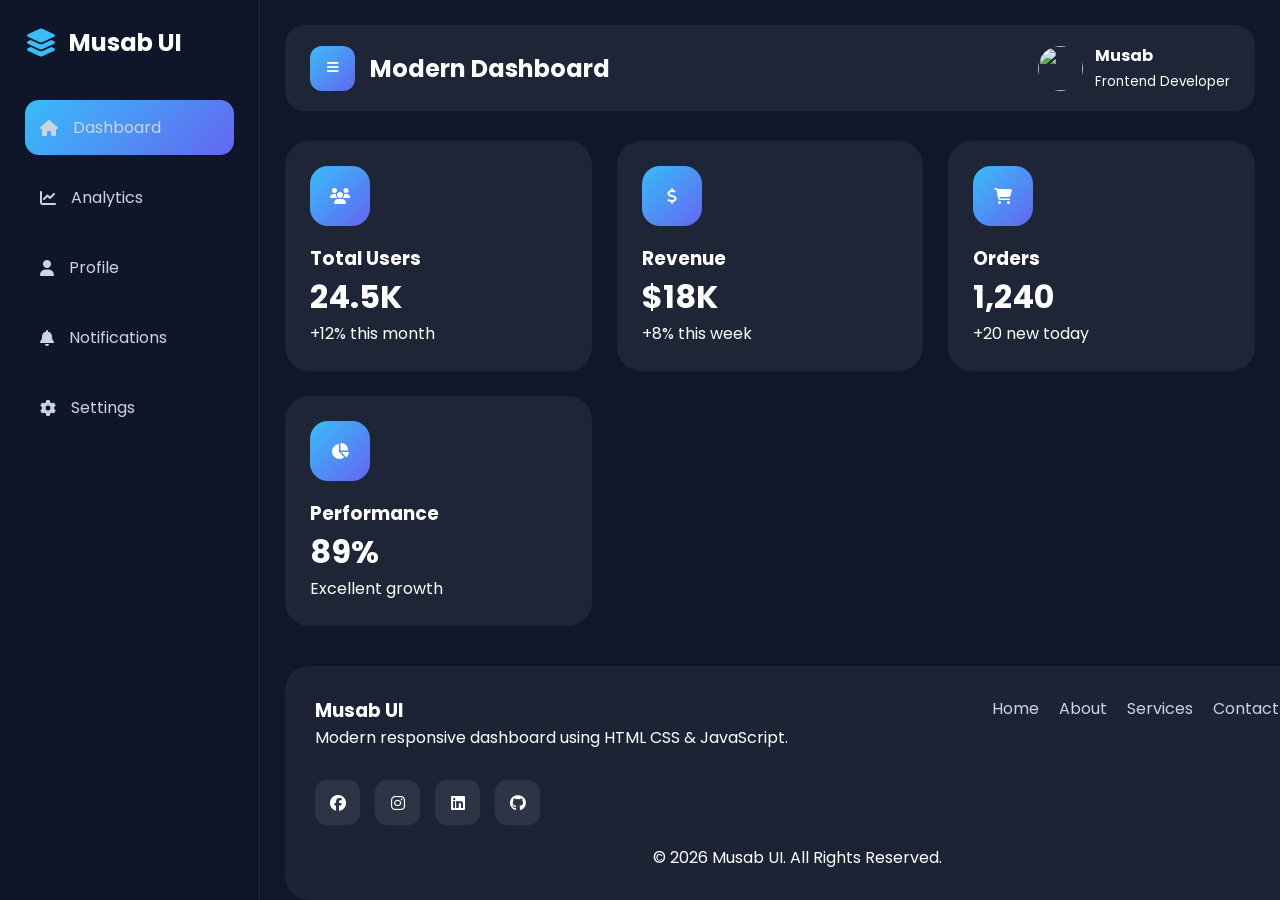
==== new assignment/index.html @ dbbbe953 "Add initial implementation of the Aesthetic Dashboard with HTML, CSS, and JavaScript" ====
<!DOCTYPE html>
<html lang="en">
<head>
  <meta charset="UTF-8" />
  <meta name="viewport" content="width=device-width, initial-scale=1.0"/>
  <title>Aesthetic Dashboard</title>

  <!-- Google Font -->
  <link rel="preconnect" href="https://fonts.googleapis.com">

  <link href="https://fonts.googleapis.com/css2?family=Poppins:wght@300;400;500;600;700&display=swap" rel="stylesheet">

  <!-- Font Awesome Icons -->
  <link
    rel="stylesheet"
    href="https://cdnjs.cloudflare.com/ajax/libs/font-awesome/6.5.1/css/all.min.css"
  />

  <link rel="stylesheet" href="main.css">
</head>

<body>

  <div class="container" id="container">

    <!-- SIDEBAR -->
    <aside class="sidebar" id="sidebar">

      <div class="logo">
        <i class="fa-solid fa-layer-group"></i>
        <h2>Musab UI</h2>
      </div>

      <ul class="menu">

        <li>
          <a href="#" class="active">
            <i class="fa-solid fa-house"></i>
            <span>Dashboard</span>
          </a>
        </li>

        <li>
          <a href="#">
            <i class="fa-solid fa-chart-line"></i>
            <span>Analytics</span>
          </a>
        </li>

        <li>
          <a href="#">
            <i class="fa-solid fa-user"></i>
            <span>Profile</span>
          </a>
        </li>

        <li>
          <a href="#">
            <i class="fa-solid fa-bell"></i>
            <span>Notifications</span>
          </a>
        </li>

        <li>
          <a href="#">
            <i class="fa-solid fa-gear"></i>
            <span>Settings</span>
          </a>
        </li>

      </ul>

    </aside>

    <!-- MAIN CONTENT -->
    <main class="main">

      <!-- NAVBAR -->
      <div class="navbar">

        <div class="left-nav">

          <button class="toggle-btn" id="toggleBtn">
            <i class="fa-solid fa-bars"></i>
          </button>

          <h2>Modern Dashboard</h2>

        </div>

        <div class="profile">

          <img src="https://i.pravatar.cc/100" alt="">

          <div>
            <h4>Musab</h4>
            <small>Frontend Developer</small>
          </div>

        </div>

      </div>

      <!-- CARDS -->
      <div class="cards">

        <div class="card">

          <div class="card-icon">
            <i class="fa-solid fa-users"></i>
          </div>

          <h3>Total Users</h3>
          <h1>24.5K</h1>
          <p>+12% this month</p>

        </div>

        <div class="card">

          <div class="card-icon">
            <i class="fa-solid fa-dollar-sign"></i>
          </div>

          <h3>Revenue</h3>
          <h1>$18K</h1>
          <p>+8% this week</p>

        </div>

        <div class="card">

          <div class="card-icon">
            <i class="fa-solid fa-cart-shopping"></i>
          </div>

          <h3>Orders</h3>
          <h1>1,240</h1>
          <p>+20 new today</p>

        </div>

        <div class="card">

          <div class="card-icon">
            <i class="fa-solid fa-chart-pie"></i>
          </div>

          <h3>Performance</h3>
          <h1>89%</h1>
          <p>Excellent growth</p>

        </div>

      </div>

      <!-- FOOTER -->
      <footer class="footer">

        <div class="footer-content">

          <div class="footer-left">
            <h3>Musab UI</h3>
            <p>Modern responsive dashboard using HTML CSS & JavaScript.</p>
          </div>

          <div class="footer-links">
            <a href="#">Home</a>
            <a href="#">About</a>
            <a href="#">Services</a>
            <a href="#">Contact</a>
          </div>

          <div class="footer-socials">
            <i class="fa-brands fa-facebook"></i>
            <i class="fa-brands fa-instagram"></i>
            <i class="fa-brands fa-linkedin"></i>
            <i class="fa-brands fa-github"></i>
          </div>

        </div>

        <div class="footer-bottom">
          <p>© 2026 Musab UI. All Rights Reserved.</p>
        </div>

      </footer>

    </main>

  </div>

  <script src="app.js"></script>

</body>
</html>
---- new assignment/main.css ----
/* ========================= */
/*      GLOBAL STYLING       */
/* ========================= */

*{
  margin:0;
  padding:0;
  box-sizing:border-box;
  font-family:'Poppins', sans-serif;
}

body{
  background:#0f172a;
  color:white;
  overflow-x:hidden;
}

/* ========================= */
/*       GRID LAYOUT         */
/* ========================= */

.container{
  display:grid;
  grid-template-columns:260px 1fr;
  min-height:100vh;
  transition:0.3s ease;
}

/* ========================= */
/*         SIDEBAR           */
/* ========================= */

.sidebar{
  background:rgba(15,23,42,0.95);
  padding:25px;
  border-right:1px solid rgba(255,255,255,0.08);
}

.logo{
  display:flex;
  align-items:center;
  gap:12px;
  margin-bottom:40px;
}

.logo i{
  color:#38bdf8;
  font-size:28px;
}

.menu{
  list-style:none;
}

.menu li{
  margin-bottom:15px;
}

.menu a{
  text-decoration:none;
  color:#cbd5e1;
  display:flex;
  align-items:center;
  gap:15px;
  padding:15px;
  border-radius:14px;
  transition:0.3s;
}

.menu a:hover,
.menu .active{
  background:linear-gradient(135deg,#38bdf8,#6366f1);
}

/* ========================= */
/*          MAIN             */
/* ========================= */

.main{
  padding:25px;
}

/* ========================= */
/*         NAVBAR            */
/* ========================= */

.navbar{
  background:rgba(255,255,255,0.06);
  padding:18px 25px;
  border-radius:20px;
  display:flex;
  justify-content:space-between;
  align-items:center;
  margin-bottom:30px;
}

.left-nav{
  display:flex;
  align-items:center;
  gap:15px;
}

.toggle-btn{
  width:45px;
  height:45px;
  border:none;
  border-radius:12px;
  background:linear-gradient(135deg,#38bdf8,#6366f1);
  color:white;
  cursor:pointer;
}

.profile{
  display:flex;
  align-items:center;
  gap:12px;
}

.profile img{
  width:45px;
  height:45px;
  border-radius:50%;
}

/* ========================= */
/*          CARDS            */
/* ========================= */

.cards{
  display:grid;
  grid-template-columns:repeat(auto-fit,minmax(240px,1fr));
  gap:25px;
}

.card{
  background:rgba(255,255,255,0.06);
  padding:25px;
  border-radius:24px;
  transition:0.3s;
}

.card:hover{
  transform:translateY(-8px);
}

.card-icon{
  width:60px;
  height:60px;
  border-radius:18px;
  display:flex;
  align-items:center;
  justify-content:center;
  background:linear-gradient(135deg,#38bdf8,#6366f1);
  margin-bottom:18px;
}

/* ========================= */
/*          FOOTER           */
/* ========================= */

.footer{
position: absolute;
bottom: 0;
width: 80%;
  background:rgba(255,255,255,0.05);
  padding:30px;
  border-radius:24px;
}

.footer-content{
  display:flex;
  justify-content:space-between;
  flex-wrap:wrap;
  gap:30px;
}

.footer-links{
  display:flex;
  gap:20px;
}

.footer-links a{
  color:#cbd5e1;
  text-decoration:none;
}

.footer-socials{
  display:flex;
  gap:15px;
}

.footer-socials i{
  width:45px;
  height:45px;
  display:flex;
  align-items:center;
  justify-content:center;
  background:rgba(255,255,255,0.08);
  border-radius:12px;
}

.footer-bottom{
  margin-top:20px;
  text-align:center;
}

/* ========================= */
/*      COLLAPSE SIDEBAR     */
/* ========================= */

.container.active{
  grid-template-columns:90px 1fr;
}

.container.active .logo h2,
.container.active .menu span{
  display:none;
}

.container.active .menu a{
  justify-content:center;
}

/* ========================= */
/*      RESPONSIVE DESIGN    */
/* ========================= */

@media(max-width:768px){

  .container{
    grid-template-columns:1fr;
  }

  .sidebar{
    position:fixed;
    left:-100%;
    top:0;
    width:260px;
    height:100%;
    transition:0.3s;
  }

  .sidebar.show{
    left:0;
  }

  .cards{
    grid-template-columns:1fr;
  }

  .footer-content{
    flex-direction:column;
  }

}
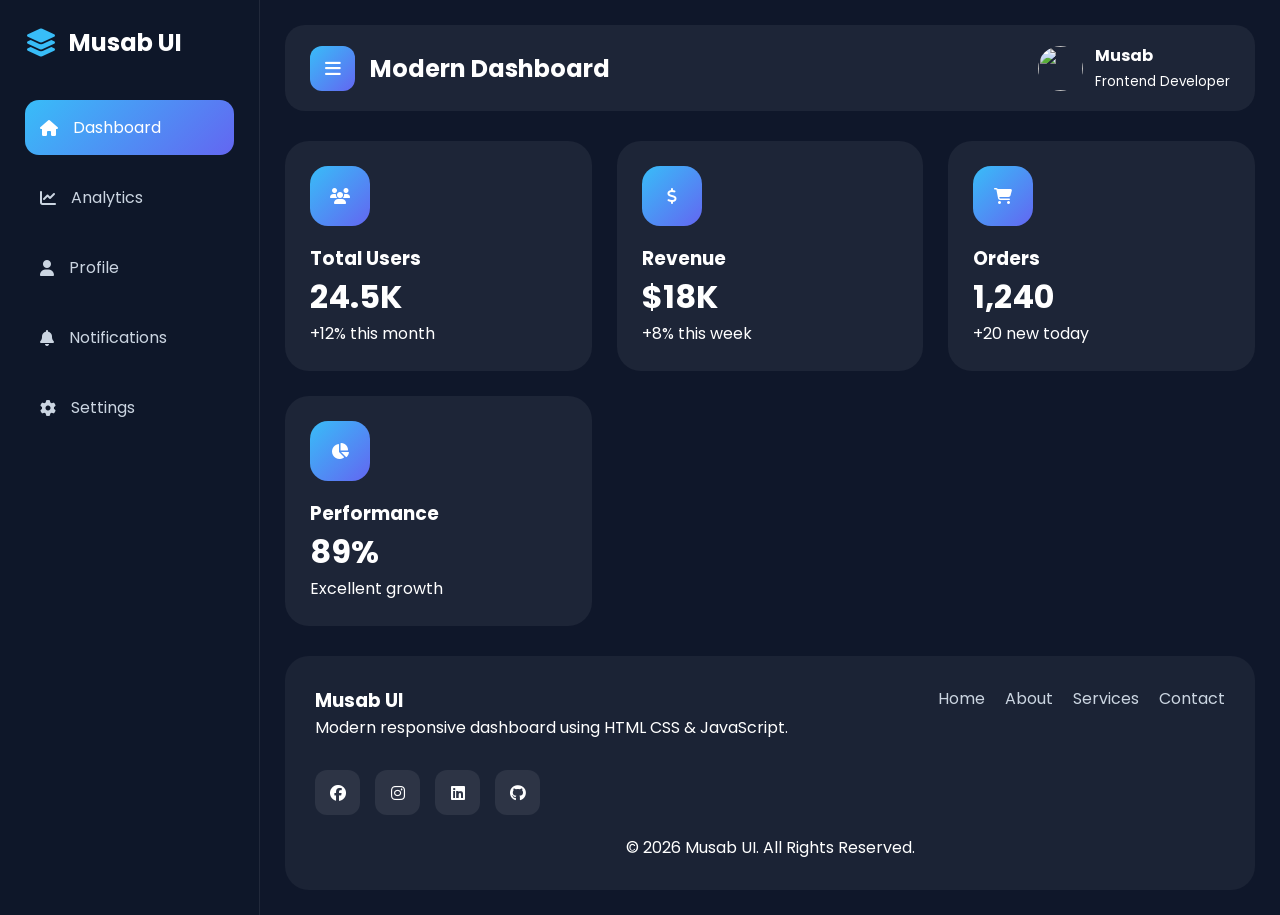
==== commit b4cbbf75: "Add overlay functionality for sidebar navigation and enhance styling" ====
--- a/new assignment/index.html
+++ b/new assignment/index.html
@@ -71,7 +71,7 @@
       </ul>
 
     </aside>
-
+<div class="overlay" id="overlay"></div>
     <!-- MAIN CONTENT -->
     <main class="main">
 
--- a/new assignment/main.css
+++ b/new assignment/main.css
@@ -31,9 +31,11 @@
 /* ========================= */
 
 .sidebar{
-  background:rgba(15,23,42,0.95);
+  background:rgba(15,23,42,0.97);
   padding:25px;
   border-right:1px solid rgba(255,255,255,0.08);
+  transition:0.3s ease;
+  z-index:1000;
 }
 
 .logo{
@@ -70,6 +72,7 @@
 .menu a:hover,
 .menu .active{
   background:linear-gradient(135deg,#38bdf8,#6366f1);
+  color:white;
 }
 
 /* ========================= */
@@ -78,6 +81,7 @@
 
 .main{
   padding:25px;
+  width:100%;
 }
 
 /* ========================= */
@@ -92,6 +96,8 @@
   justify-content:space-between;
   align-items:center;
   margin-bottom:30px;
+  flex-wrap:wrap;
+  gap:15px;
 }
 
 .left-nav{
@@ -108,6 +114,7 @@
   background:linear-gradient(135deg,#38bdf8,#6366f1);
   color:white;
   cursor:pointer;
+  font-size:18px;
 }
 
 .profile{
@@ -159,12 +166,10 @@
 /* ========================= */
 
 .footer{
-position: absolute;
-bottom: 0;
-width: 80%;
   background:rgba(255,255,255,0.05);
   padding:30px;
   border-radius:24px;
+  margin-top:30px;
 }
 
 .footer-content{
@@ -177,6 +182,7 @@
 .footer-links{
   display:flex;
   gap:20px;
+  flex-wrap:wrap;
 }
 
 .footer-links a{
@@ -187,6 +193,7 @@
 .footer-socials{
   display:flex;
   gap:15px;
+  flex-wrap:wrap;
 }
 
 .footer-socials i{
@@ -197,6 +204,7 @@
   justify-content:center;
   background:rgba(255,255,255,0.08);
   border-radius:12px;
+  cursor:pointer;
 }
 
 .footer-bottom{
@@ -219,6 +227,22 @@
 
 .container.active .menu a{
   justify-content:center;
+}
+
+/* ========================= */
+/*          OVERLAY          */
+/* ========================= */
+
+.overlay{
+  position:fixed;
+  inset:0;
+  background:rgba(0,0,0,0.5);
+  z-index:999;
+  display:none;
+}
+
+.overlay.show{
+  display:block;
 }
 
 /* ========================= */
@@ -237,7 +261,6 @@
     top:0;
     width:260px;
     height:100%;
-    transition:0.3s;
   }
 
   .sidebar.show{
@@ -252,4 +275,17 @@
     flex-direction:column;
   }
 
+  .navbar{
+    padding:15px;
+  }
+
+  .left-nav h2{
+    font-size:20px;
+  }
+
+  .profile{
+    width:100%;
+    justify-content:flex-start;
+  }
+
 }
